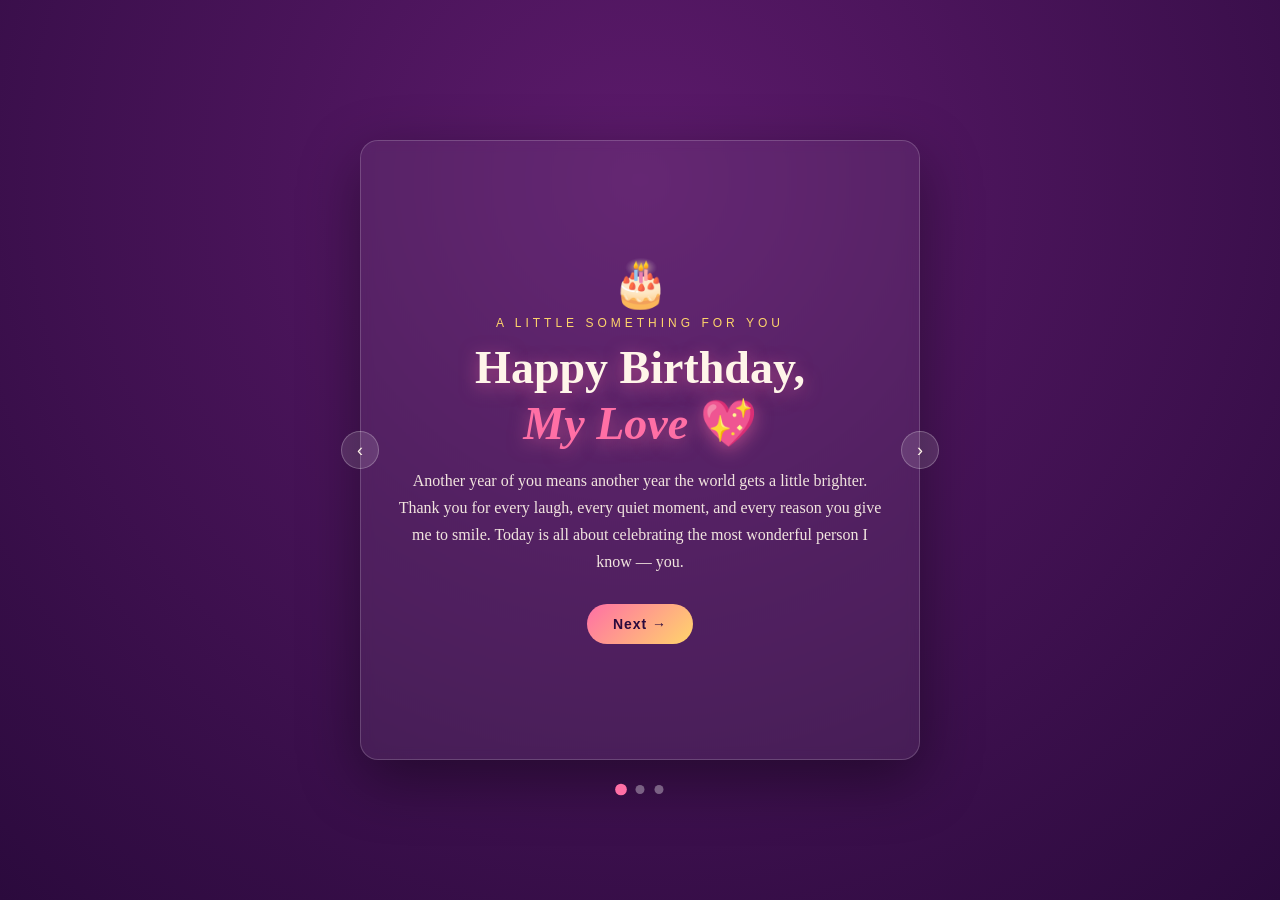
==== index.html @ a8077a0d "Create index.html" ====
<!DOCTYPE html>
<html lang="en">
<head>
<meta charset="UTF-8">
<title>Happy Birthday, My Love</title>
<style>
  :root{
    --bg1:#2b0a3d;
    --bg2:#5c1a6b;
    --pink:#ff6fa5;
    --gold:#ffd56b;
    --cream:#fff5e9;
  }
  *{box-sizing:border-box;margin:0;padding:0;}
  html,body{height:100%;}
  body{
    min-height:100vh;
    display:flex;
    align-items:center;
    justify-content:center;
    background:radial-gradient(circle at 50% 20%, var(--bg2), var(--bg1));
    overflow:hidden;
    font-family:'Georgia','Times New Roman',serif;
    color:var(--cream);
  }

  .hearts{
    position:fixed;
    top:0;left:0;width:100%;height:100%;
    pointer-events:none;
    overflow:hidden;
    z-index:1;
  }
  .heart{
    position:absolute;
    bottom:-10%;
    font-size:24px;
    color:var(--pink);
    opacity:0.8;
    animation:rise linear infinite;
  }
  @keyframes rise{
    0%{ transform:translateY(0) rotate(0deg); opacity:0.9; }
    100%{ transform:translateY(-110vh) rotate(360deg); opacity:0; }
  }

  .deck{
    position:relative;
    z-index:2;
    max-width:560px;
    width:90%;
    height:620px;
  }

  .card{
    position:absolute;
    inset:0;
    padding:42px 34px;
    text-align:center;
    background:rgba(255,255,255,0.06);
    border:1px solid rgba(255,255,255,0.18);
    border-radius:18px;
    backdrop-filter:blur(6px);
    box-shadow:0 20px 60px rgba(0,0,0,0.4);
    display:flex;
    flex-direction:column;
    align-items:center;
    justify-content:center;
    opacity:0;
    transform:translateX(40px) scale(0.97);
    pointer-events:none;
    transition:opacity .5s ease, transform .5s ease;
    overflow-y:auto;
  }
  .card.active{
    opacity:1;
    transform:translateX(0) scale(1);
    pointer-events:auto;
  }

  .eyebrow{
    letter-spacing:4px;
    text-transform:uppercase;
    font-size:12px;
    color:var(--gold);
    font-family:Arial,sans-serif;
  }

  h1{
    font-size:clamp(28px,5.5vw,46px);
    margin:10px 0 16px;
    color:var(--cream);
    text-shadow:0 4px 18px rgba(255,111,165,0.5);
    line-height:1.2;
  }

  .name{ color:var(--pink); font-style:italic; }

  p.msg{
    font-size:16px;
    line-height:1.7;
    color:rgba(255,245,233,0.92);
    margin-bottom:22px;
  }

  button.cta{
    font-family:Arial,sans-serif;
    font-size:14px;
    letter-spacing:1px;
    padding:12px 26px;
    border-radius:30px;
    border:none;
    background:linear-gradient(135deg,var(--pink),var(--gold));
    color:#2b0a3d;
    font-weight:bold;
    cursor:pointer;
    transition:transform .2s ease;
    margin-top:6px;
  }
  button.cta:hover{ transform:scale(1.06); }

  .cake{ font-size:46px; margin-bottom:6px; }

  /* photo frame */
  .frame{
    width:230px;
    height:230px;
    border-radius:50%;
    border:4px solid var(--gold);
    overflow:hidden;
    margin:6px auto 18px;
    box-shadow:0 10px 30px rgba(0,0,0,0.45);
    background:linear-gradient(135deg, rgba(255,111,165,0.25), rgba(255,213,107,0.25));
    display:flex;
    align-items:center;
    justify-content:center;
  }
  .frame img{
    width:100%;
    height:100%;
    object-fit:cover;
    display:block;
  }
  .frame .placeholder{
    font-family:Arial,sans-serif;
    font-size:12px;
    color:rgba(255,245,233,0.7);
    padding:10px;
    text-align:center;
  }

  /* dots nav */
  .dots{
    position:absolute;
    bottom:-34px;
    left:50%;
    transform:translateX(-50%);
    display:flex;
    gap:10px;
  }
  .dot{
    width:9px;height:9px;border-radius:50%;
    background:rgba(255,255,255,0.35);
    cursor:pointer;
    transition:background .2s ease, transform .2s ease;
  }
  .dot.active{ background:var(--pink); transform:scale(1.3); }

  .arrows{
    position:absolute;
    top:50%;
    width:100%;
    display:flex;
    justify-content:space-between;
    transform:translateY(-50%);
    z-index:3;
    pointer-events:none;
  }
  .arrow{
    pointer-events:auto;
    background:rgba(255,255,255,0.12);
    border:1px solid rgba(255,255,255,0.25);
    color:var(--cream);
    width:38px;height:38px;
    border-radius:50%;
    font-size:18px;
    cursor:pointer;
    margin:0 -19px;
    transition:background .2s ease;
  }
  .arrow:hover{ background:rgba(255,255,255,0.25); }

  .gift{
    display:none;
    margin-top:18px;
    font-size:15px;
    color:var(--gold);
    line-height:1.6;
  }

  .stars{
    font-size:13px;
    letter-spacing:6px;
    color:var(--gold);
    margin-top:14px;
  }
</style>
</head>
<body>

  <div class="hearts" id="hearts"></div>

  <div class="deck">

    <!-- PAGE 1 -->
    <div class="card active" data-page="0">
      <div class="cake">🎂</div>
      <div class="eyebrow">A little something for you</div>
      <h1>Happy Birthday,<br><span class="name">My Love</span> 💖</h1>
      <p class="msg">
        Another year of you means another year the world gets a little brighter.
        Thank you for every laugh, every quiet moment, and every reason you give me
        to smile. Today is all about celebrating the most wonderful person I know — you.
      </p>
      <button class="cta" onclick="goTo(1)">Next →</button>
    </div>

    <!-- PAGE 2 -->
    <div class="card" data-page="1">
      <div class="eyebrow">Just look at you</div>
      <div class="frame">
        <!-- Replace "photo.jpg" with the filename of your photo, kept in the same folder as this HTML file -->
        <img src="photo.jpg" alt="Our photo"
             onerror="this.style.display='none'; this.nextElementSibling.style.display='flex';">
        <div class="placeholder" style="display:none; flex-direction:column; align-items:center; justify-content:center; height:100%;">
          📷<br>Add a photo named<br><b>photo.jpg</b><br>next to this file
        </div>
      </div>
      <h1 style="font-size:26px;">My favorite face</h1>
      <p class="msg">
        Every photo of you reminds me how lucky I am. This is one of my favorites —
        a little piece of you I get to keep close, today and always.
      </p>
      <div class="stars">✦ ✦ ✦</div>
      <button class="cta" onclick="goTo(2)">Next →</button>
    </div>

    <!-- PAGE 3 -->
    <div class="card" data-page="2">
      <div class="eyebrow">Last but not least</div>
      <h1 style="font-size:28px;">Your Gift Awaits 🎁</h1>
      <p class="msg">
        Close your eyes, make a wish, and open this with all my love.
      </p>
      <button class="cta" onclick="revealGift()">Open Your Gift</button>
      <div class="gift" id="gift">
        To my favorite person — here's to many more birthdays, adventures,
        and forehead kisses together. I love you more than words can hold. 💕
      </div>
    </div>

    <div class="dots">
      <div class="dot active" onclick="goTo(0)"></div>
      <div class="dot" onclick="goTo(1)"></div>
      <div class="dot" onclick="goTo(2)"></div>
    </div>

    <div class="arrows">
      <button class="arrow" onclick="shift(-1)">‹</button>
      <button class="arrow" onclick="shift(1)">›</button>
    </div>

  </div>

<script>
  // Floating hearts background
  const heartsContainer = document.getElementById('hearts');
  const symbols = ['💖','💕','💗','💓','💞'];
  function spawnHeart(){
    const h = document.createElement('div');
    h.className = 'heart';
    h.textContent = symbols[Math.floor(Math.random()*symbols.length)];
    h.style.left = Math.random()*100 + 'vw';
    h.style.fontSize = (16 + Math.random()*24) + 'px';
    const duration = 6 + Math.random()*6;
    h.style.animationDuration = duration + 's';
    heartsContainer.appendChild(h);
    setTimeout(()=>h.remove(), duration*1000);
  }
  setInterval(spawnHeart, 400);

  // Page navigation
  const cards = document.querySelectorAll('.card');
  const dots = document.querySelectorAll('.dot');
  let current = 0;

  function goTo(i){
    cards[current].classList.remove('active');
    dots[current].classList.remove('active');
    current = (i + cards.length) % cards.length;
    cards[current].classList.add('active');
    dots[current].classList.add('active');
  }
  function shift(delta){ goTo(current + delta); }

  function revealGift(){
    document.getElementById('gift').style.display = 'block';
  }
</script>

</body>
</html>
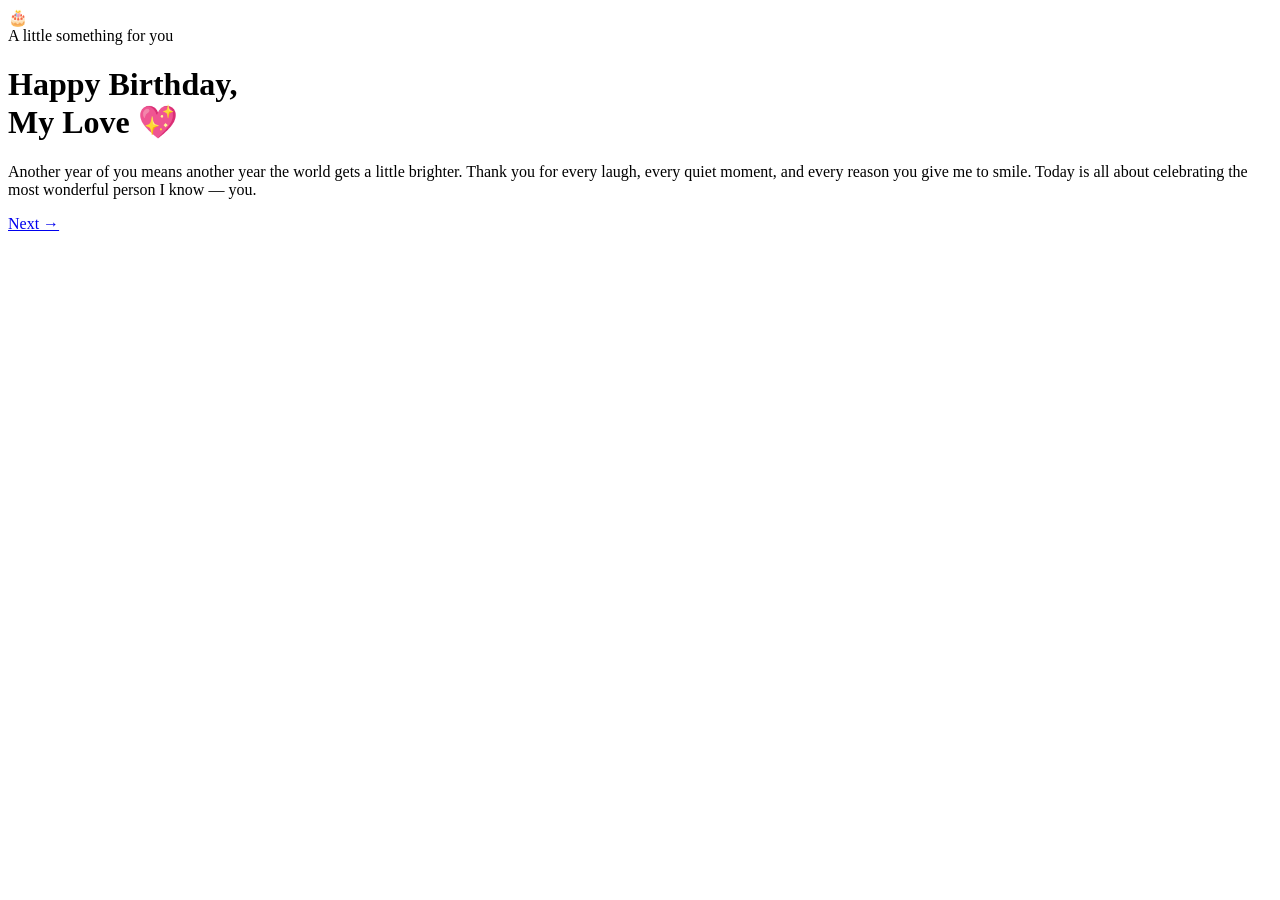
==== commit d0e66b56: "Create index.html" ====
--- a/index.html
+++ b/index.html
@@ -3,310 +3,30 @@
 <head>
 <meta charset="UTF-8">
 <title>Happy Birthday, My Love</title>
-<style>
-  :root{
-    --bg1:#2b0a3d;
-    --bg2:#5c1a6b;
-    --pink:#ff6fa5;
-    --gold:#ffd56b;
-    --cream:#fff5e9;
-  }
-  *{box-sizing:border-box;margin:0;padding:0;}
-  html,body{height:100%;}
-  body{
-    min-height:100vh;
-    display:flex;
-    align-items:center;
-    justify-content:center;
-    background:radial-gradient(circle at 50% 20%, var(--bg2), var(--bg1));
-    overflow:hidden;
-    font-family:'Georgia','Times New Roman',serif;
-    color:var(--cream);
-  }
-
-  .hearts{
-    position:fixed;
-    top:0;left:0;width:100%;height:100%;
-    pointer-events:none;
-    overflow:hidden;
-    z-index:1;
-  }
-  .heart{
-    position:absolute;
-    bottom:-10%;
-    font-size:24px;
-    color:var(--pink);
-    opacity:0.8;
-    animation:rise linear infinite;
-  }
-  @keyframes rise{
-    0%{ transform:translateY(0) rotate(0deg); opacity:0.9; }
-    100%{ transform:translateY(-110vh) rotate(360deg); opacity:0; }
-  }
-
-  .deck{
-    position:relative;
-    z-index:2;
-    max-width:560px;
-    width:90%;
-    height:620px;
-  }
-
-  .card{
-    position:absolute;
-    inset:0;
-    padding:42px 34px;
-    text-align:center;
-    background:rgba(255,255,255,0.06);
-    border:1px solid rgba(255,255,255,0.18);
-    border-radius:18px;
-    backdrop-filter:blur(6px);
-    box-shadow:0 20px 60px rgba(0,0,0,0.4);
-    display:flex;
-    flex-direction:column;
-    align-items:center;
-    justify-content:center;
-    opacity:0;
-    transform:translateX(40px) scale(0.97);
-    pointer-events:none;
-    transition:opacity .5s ease, transform .5s ease;
-    overflow-y:auto;
-  }
-  .card.active{
-    opacity:1;
-    transform:translateX(0) scale(1);
-    pointer-events:auto;
-  }
-
-  .eyebrow{
-    letter-spacing:4px;
-    text-transform:uppercase;
-    font-size:12px;
-    color:var(--gold);
-    font-family:Arial,sans-serif;
-  }
-
-  h1{
-    font-size:clamp(28px,5.5vw,46px);
-    margin:10px 0 16px;
-    color:var(--cream);
-    text-shadow:0 4px 18px rgba(255,111,165,0.5);
-    line-height:1.2;
-  }
-
-  .name{ color:var(--pink); font-style:italic; }
-
-  p.msg{
-    font-size:16px;
-    line-height:1.7;
-    color:rgba(255,245,233,0.92);
-    margin-bottom:22px;
-  }
-
-  button.cta{
-    font-family:Arial,sans-serif;
-    font-size:14px;
-    letter-spacing:1px;
-    padding:12px 26px;
-    border-radius:30px;
-    border:none;
-    background:linear-gradient(135deg,var(--pink),var(--gold));
-    color:#2b0a3d;
-    font-weight:bold;
-    cursor:pointer;
-    transition:transform .2s ease;
-    margin-top:6px;
-  }
-  button.cta:hover{ transform:scale(1.06); }
-
-  .cake{ font-size:46px; margin-bottom:6px; }
-
-  /* photo frame */
-  .frame{
-    width:230px;
-    height:230px;
-    border-radius:50%;
-    border:4px solid var(--gold);
-    overflow:hidden;
-    margin:6px auto 18px;
-    box-shadow:0 10px 30px rgba(0,0,0,0.45);
-    background:linear-gradient(135deg, rgba(255,111,165,0.25), rgba(255,213,107,0.25));
-    display:flex;
-    align-items:center;
-    justify-content:center;
-  }
-  .frame img{
-    width:100%;
-    height:100%;
-    object-fit:cover;
-    display:block;
-  }
-  .frame .placeholder{
-    font-family:Arial,sans-serif;
-    font-size:12px;
-    color:rgba(255,245,233,0.7);
-    padding:10px;
-    text-align:center;
-  }
-
-  /* dots nav */
-  .dots{
-    position:absolute;
-    bottom:-34px;
-    left:50%;
-    transform:translateX(-50%);
-    display:flex;
-    gap:10px;
-  }
-  .dot{
-    width:9px;height:9px;border-radius:50%;
-    background:rgba(255,255,255,0.35);
-    cursor:pointer;
-    transition:background .2s ease, transform .2s ease;
-  }
-  .dot.active{ background:var(--pink); transform:scale(1.3); }
-
-  .arrows{
-    position:absolute;
-    top:50%;
-    width:100%;
-    display:flex;
-    justify-content:space-between;
-    transform:translateY(-50%);
-    z-index:3;
-    pointer-events:none;
-  }
-  .arrow{
-    pointer-events:auto;
-    background:rgba(255,255,255,0.12);
-    border:1px solid rgba(255,255,255,0.25);
-    color:var(--cream);
-    width:38px;height:38px;
-    border-radius:50%;
-    font-size:18px;
-    cursor:pointer;
-    margin:0 -19px;
-    transition:background .2s ease;
-  }
-  .arrow:hover{ background:rgba(255,255,255,0.25); }
-
-  .gift{
-    display:none;
-    margin-top:18px;
-    font-size:15px;
-    color:var(--gold);
-    line-height:1.6;
-  }
-
-  .stars{
-    font-size:13px;
-    letter-spacing:6px;
-    color:var(--gold);
-    margin-top:14px;
-  }
-</style>
+<link rel="stylesheet" href="style.css">
 </head>
 <body>
 
   <div class="hearts" id="hearts"></div>
 
-  <div class="deck">
-
-    <!-- PAGE 1 -->
-    <div class="card active" data-page="0">
-      <div class="cake">🎂</div>
-      <div class="eyebrow">A little something for you</div>
-      <h1>Happy Birthday,<br><span class="name">My Love</span> 💖</h1>
-      <p class="msg">
-        Another year of you means another year the world gets a little brighter.
-        Thank you for every laugh, every quiet moment, and every reason you give me
-        to smile. Today is all about celebrating the most wonderful person I know — you.
-      </p>
-      <button class="cta" onclick="goTo(1)">Next →</button>
-    </div>
-
-    <!-- PAGE 2 -->
-    <div class="card" data-page="1">
-      <div class="eyebrow">Just look at you</div>
-      <div class="frame">
-        <!-- Replace "photo.jpg" with the filename of your photo, kept in the same folder as this HTML file -->
-        <img src="photo.jpg" alt="Our photo"
-             onerror="this.style.display='none'; this.nextElementSibling.style.display='flex';">
-        <div class="placeholder" style="display:none; flex-direction:column; align-items:center; justify-content:center; height:100%;">
-          📷<br>Add a photo named<br><b>photo.jpg</b><br>next to this file
-        </div>
-      </div>
-      <h1 style="font-size:26px;">My favorite face</h1>
-      <p class="msg">
-        Every photo of you reminds me how lucky I am. This is one of my favorites —
-        a little piece of you I get to keep close, today and always.
-      </p>
-      <div class="stars">✦ ✦ ✦</div>
-      <button class="cta" onclick="goTo(2)">Next →</button>
-    </div>
-
-    <!-- PAGE 3 -->
-    <div class="card" data-page="2">
-      <div class="eyebrow">Last but not least</div>
-      <h1 style="font-size:28px;">Your Gift Awaits 🎁</h1>
-      <p class="msg">
-        Close your eyes, make a wish, and open this with all my love.
-      </p>
-      <button class="cta" onclick="revealGift()">Open Your Gift</button>
-      <div class="gift" id="gift">
-        To my favorite person — here's to many more birthdays, adventures,
-        and forehead kisses together. I love you more than words can hold. 💕
-      </div>
-    </div>
+  <div class="card">
+    <div class="cake">🎂</div>
+    <div class="eyebrow">A little something for you</div>
+    <h1>Happy Birthday,<br><span class="name">My Love</span> 💖</h1>
+    <p class="msg">
+      Another year of you means another year the world gets a little brighter.
+      Thank you for every laugh, every quiet moment, and every reason you give me
+      to smile. Today is all about celebrating the most wonderful person I know — you.
+    </p>
+    <a class="cta" href="page2.html">Next →</a>
 
     <div class="dots">
-      <div class="dot active" onclick="goTo(0)"></div>
-      <div class="dot" onclick="goTo(1)"></div>
-      <div class="dot" onclick="goTo(2)"></div>
+      <a class="dot active" href="index.html"></a>
+      <a class="dot" href="page2.html"></a>
+      <a class="dot" href="page3.html"></a>
     </div>
-
-    <div class="arrows">
-      <button class="arrow" onclick="shift(-1)">‹</button>
-      <button class="arrow" onclick="shift(1)">›</button>
-    </div>
-
   </div>
 
-<script>
-  // Floating hearts background
-  const heartsContainer = document.getElementById('hearts');
-  const symbols = ['💖','💕','💗','💓','💞'];
-  function spawnHeart(){
-    const h = document.createElement('div');
-    h.className = 'heart';
-    h.textContent = symbols[Math.floor(Math.random()*symbols.length)];
-    h.style.left = Math.random()*100 + 'vw';
-    h.style.fontSize = (16 + Math.random()*24) + 'px';
-    const duration = 6 + Math.random()*6;
-    h.style.animationDuration = duration + 's';
-    heartsContainer.appendChild(h);
-    setTimeout(()=>h.remove(), duration*1000);
-  }
-  setInterval(spawnHeart, 400);
-
-  // Page navigation
-  const cards = document.querySelectorAll('.card');
-  const dots = document.querySelectorAll('.dot');
-  let current = 0;
-
-  function goTo(i){
-    cards[current].classList.remove('active');
-    dots[current].classList.remove('active');
-    current = (i + cards.length) % cards.length;
-    cards[current].classList.add('active');
-    dots[current].classList.add('active');
-  }
-  function shift(delta){ goTo(current + delta); }
-
-  function revealGift(){
-    document.getElementById('gift').style.display = 'block';
-  }
-</script>
-
+<script src="hearts.js"></script>
 </body>
 </html>
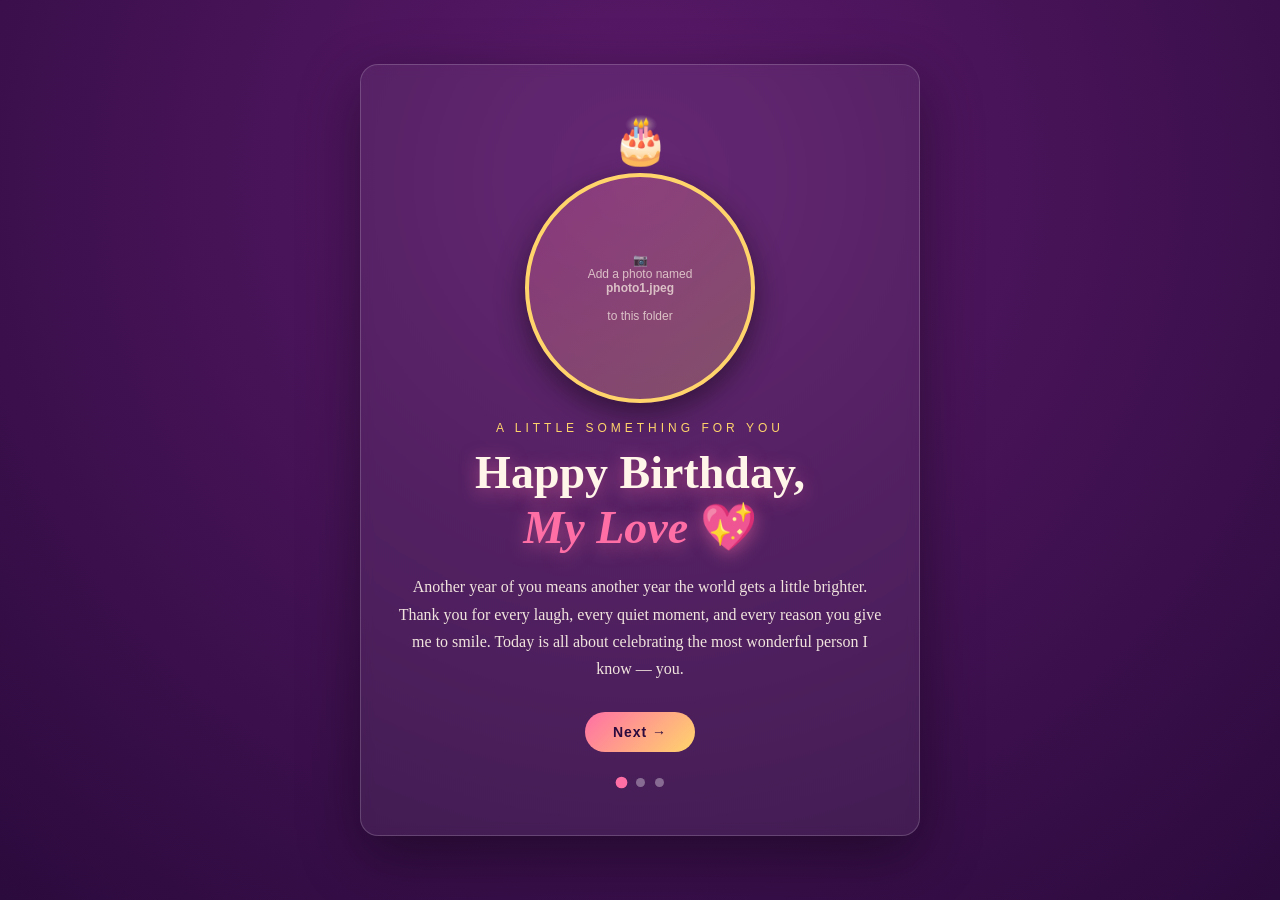
==== commit e5e896c5: "Create index.html" ====
--- a/index.html
+++ b/index.html
@@ -11,6 +11,14 @@
 
   <div class="card">
     <div class="cake">🎂</div>
+    <div class="frame">
+      <!-- Replace "photo1.jpg" with your photo filename, kept in the same folder -->
+      <img src="photo1.jpg" alt="Our photo"
+           onerror="this.style.display='none'; this.nextElementSibling.style.display='flex';">
+      <div class="placeholder" style="display:none; flex-direction:column; align-items:center; justify-content:center; height:100%;">
+        📷<br>Add a photo named<br><b>photo1.jpeg</b><br>to this folder
+      </div>
+    </div>
     <div class="eyebrow">A little something for you</div>
     <h1>Happy Birthday,<br><span class="name">My Love</span> 💖</h1>
     <p class="msg">
--- a/style.css
+++ b/style.css
@@ -0,0 +1,170 @@
+:root{
+  --bg1:#2b0a3d;
+  --bg2:#5c1a6b;
+  --pink:#ff6fa5;
+  --gold:#ffd56b;
+  --cream:#fff5e9;
+}
+*{box-sizing:border-box;margin:0;padding:0;}
+html,body{height:100%;}
+body{
+  min-height:100vh;
+  display:flex;
+  align-items:center;
+  justify-content:center;
+  background:radial-gradient(circle at 50% 20%, var(--bg2), var(--bg1));
+  overflow:hidden;
+  font-family:'Georgia','Times New Roman',serif;
+  color:var(--cream);
+}
+
+.hearts{
+  position:fixed;
+  top:0;left:0;width:100%;height:100%;
+  pointer-events:none;
+  overflow:hidden;
+  z-index:1;
+}
+.heart{
+  position:absolute;
+  bottom:-10%;
+  font-size:24px;
+  color:var(--pink);
+  opacity:0.8;
+  animation:rise linear infinite;
+}
+@keyframes rise{
+  0%{ transform:translateY(0) rotate(0deg); opacity:0.9; }
+  100%{ transform:translateY(-110vh) rotate(360deg); opacity:0; }
+}
+
+.card{
+  position:relative;
+  z-index:2;
+  max-width:560px;
+  width:90%;
+  padding:48px 36px;
+  text-align:center;
+  background:rgba(255,255,255,0.06);
+  border:1px solid rgba(255,255,255,0.18);
+  border-radius:18px;
+  backdrop-filter:blur(6px);
+  box-shadow:0 20px 60px rgba(0,0,0,0.4);
+}
+
+.eyebrow{
+  letter-spacing:4px;
+  text-transform:uppercase;
+  font-size:12px;
+  color:var(--gold);
+  font-family:Arial,sans-serif;
+}
+
+h1{
+  font-size:clamp(28px,5.5vw,46px);
+  margin:10px 0 18px;
+  color:var(--cream);
+  text-shadow:0 4px 18px rgba(255,111,165,0.5);
+  line-height:1.2;
+}
+
+.name{ color:var(--pink); font-style:italic; }
+
+p.msg{
+  font-size:16px;
+  line-height:1.7;
+  color:rgba(255,245,233,0.92);
+  margin-bottom:24px;
+}
+
+a.cta, button.cta{
+  display:inline-block;
+  font-family:Arial,sans-serif;
+  font-size:14px;
+  letter-spacing:1px;
+  padding:12px 28px;
+  border-radius:30px;
+  border:none;
+  background:linear-gradient(135deg,var(--pink),var(--gold));
+  color:#2b0a3d;
+  font-weight:bold;
+  cursor:pointer;
+  text-decoration:none;
+  transition:transform .2s ease;
+  margin-top:6px;
+}
+a.cta:hover, button.cta:hover{ transform:scale(1.06); }
+
+.cake{ font-size:46px; margin-bottom:6px; }
+
+/* photo frame */
+.frame{
+  width:230px;
+  height:230px;
+  border-radius:50%;
+  border:4px solid var(--gold);
+  overflow:hidden;
+  margin:6px auto 18px;
+  box-shadow:0 10px 30px rgba(0,0,0,0.45);
+  background:linear-gradient(135deg, rgba(255,111,165,0.25), rgba(255,213,107,0.25));
+  display:flex;
+  align-items:center;
+  justify-content:center;
+}
+.frame img{
+  width:100%;
+  height:100%;
+  object-fit:cover;
+  display:block;
+}
+.frame .placeholder{
+  font-family:Arial,sans-serif;
+  font-size:12px;
+  color:rgba(255,245,233,0.7);
+  padding:10px;
+  text-align:center;
+}
+
+.dots{
+  margin-top:26px;
+  display:flex;
+  gap:10px;
+  justify-content:center;
+}
+.dot{
+  width:9px;height:9px;border-radius:50%;
+  background:rgba(255,255,255,0.35);
+  text-decoration:none;
+  transition:background .2s ease, transform .2s ease;
+}
+.dot.active{ background:var(--pink); transform:scale(1.3); }
+
+.gift{
+  display:none;
+  margin-top:20px;
+  font-size:15px;
+  color:var(--gold);
+  line-height:1.6;
+}
+
+.stars{
+  font-size:13px;
+  letter-spacing:6px;
+  color:var(--gold);
+  margin-top:14px;
+}
+
+.nav-row{
+  display:flex;
+  justify-content:space-between;
+  align-items:center;
+  margin-top:18px;
+}
+.nav-row a{
+  font-family:Arial,sans-serif;
+  font-size:13px;
+  color:var(--cream);
+  text-decoration:none;
+  opacity:0.7;
+}
+.nav-row a:hover{ opacity:1; }
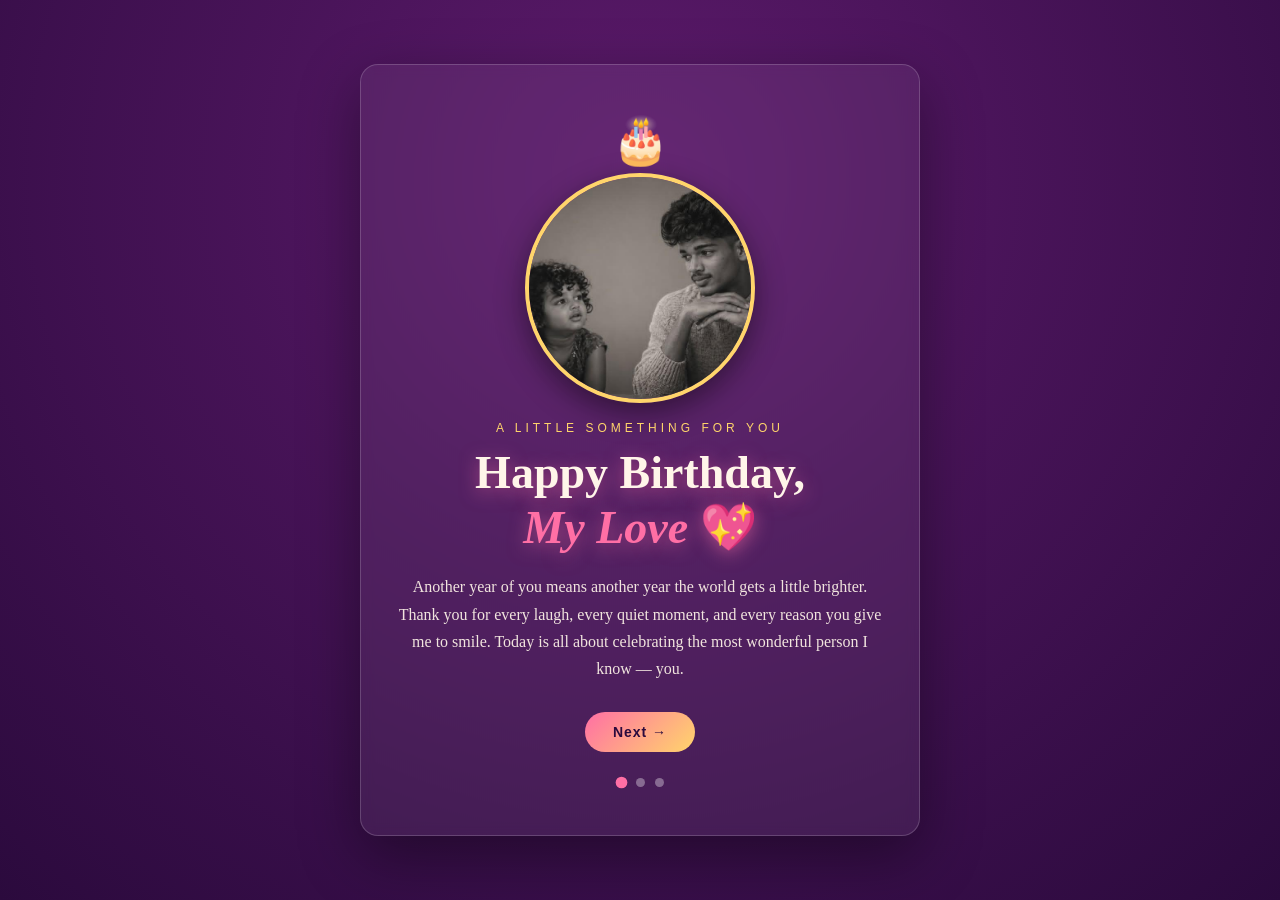
==== commit db6e306e: "Update index.html" ====
--- a/index.html
+++ b/index.html
@@ -16,7 +16,7 @@
       <img src="photo1.jpg" alt="Our photo"
            onerror="this.style.display='none'; this.nextElementSibling.style.display='flex';">
       <div class="placeholder" style="display:none; flex-direction:column; align-items:center; justify-content:center; height:100%;">
-        📷<br>Add a photo named<br><b>photo1.jpeg</b><br>to this folder
+        📷<br>Add a photo named<br><b>photo1.jpg</b><br>to this folder
       </div>
     </div>
     <div class="eyebrow">A little something for you</div>
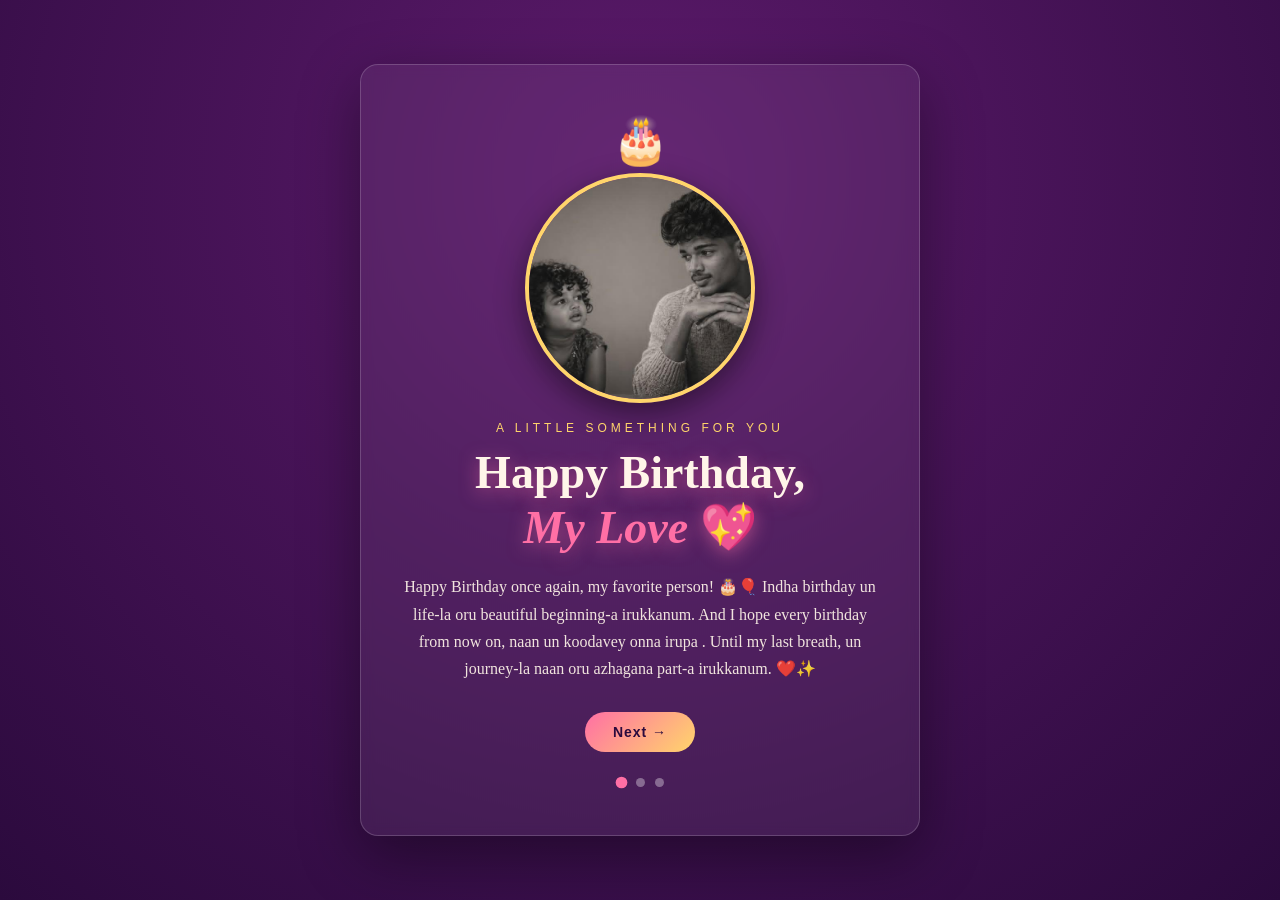
==== commit c01a92be: "Update index.html" ====
--- a/index.html
+++ b/index.html
@@ -22,9 +22,10 @@
     <div class="eyebrow">A little something for you</div>
     <h1>Happy Birthday,<br><span class="name">My Love</span> 💖</h1>
     <p class="msg">
-      Another year of you means another year the world gets a little brighter.
-      Thank you for every laugh, every quiet moment, and every reason you give me
-      to smile. Today is all about celebrating the most wonderful person I know — you.
+     Happy Birthday once again, my favorite person! 🎂🎈
+     Indha birthday un life-la oru beautiful beginning-a irukkanum. 
+      And I hope every birthday from now on, naan un koodavey onna irupa . 
+      Until my last breath, un journey-la naan oru azhagana part-a irukkanum. ❤️✨
     </p>
     <a class="cta" href="page2.html">Next →</a>
 
